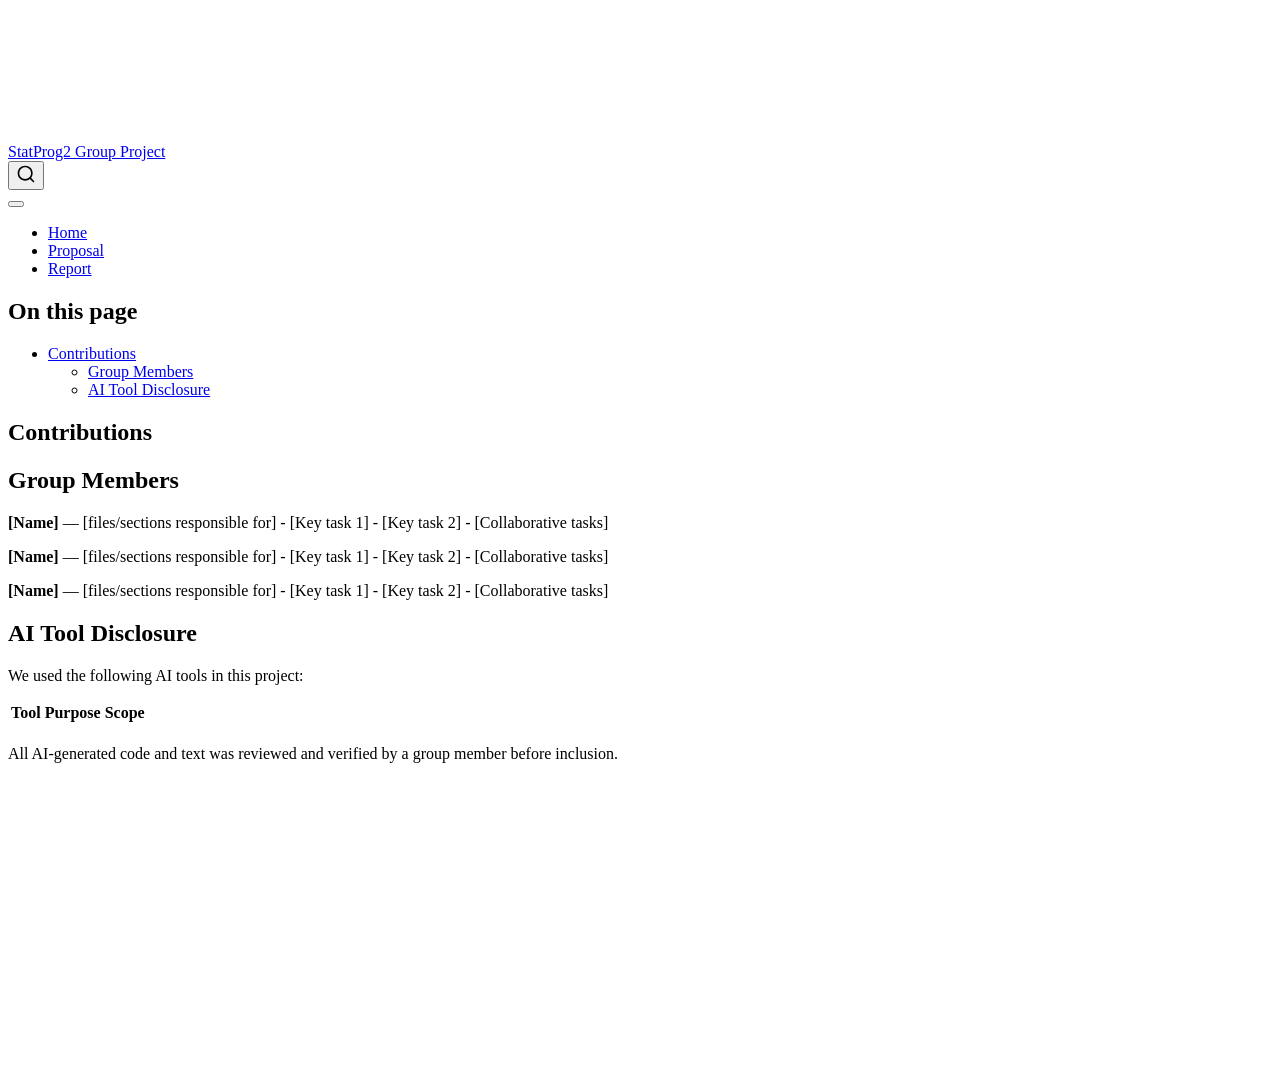
==== docs/CONTRIBUTING.html @ 5a14b942 "Added inital quarto test site and more packages" ====
<!DOCTYPE html>
<html xmlns="http://www.w3.org/1999/xhtml" lang="en" xml:lang="en"><head>

<meta charset="utf-8">
<meta name="generator" content="quarto-1.9.38">

<meta name="viewport" content="width=device-width, initial-scale=1.0, user-scalable=yes">


<title>contributing – StatProg2 Group Project</title>
<style>
/* Default styles provided by pandoc.
** See https://pandoc.org/MANUAL.html#variables-for-html for config info.
*/
code{white-space: pre-wrap;}
span.smallcaps{font-variant: small-caps;}
div.columns{display: flex; gap: min(4vw, 1.5em);}
div.column{flex: auto; overflow-x: auto;}
div.hanging-indent{margin-left: 1.5em; text-indent: -1.5em;}
ul.task-list{list-style: none;}
ul.task-list li input[type="checkbox"] {
  width: 0.8em;
  margin: 0 0.8em 0.2em -1em; /* quarto-specific, see https://github.com/quarto-dev/quarto-cli/issues/4556 */ 
  vertical-align: middle;
}
</style>


<script src="site_libs/quarto-nav/quarto-nav.js"></script>
<script src="site_libs/quarto-nav/headroom.min.js"></script>
<script src="site_libs/clipboard/clipboard.min.js"></script>
<script src="site_libs/quarto-search/autocomplete.umd.js"></script>
<script src="site_libs/quarto-search/fuse.min.js"></script>
<script src="site_libs/quarto-search/quarto-search.js"></script>
<meta name="quarto:offset" content="./">
<script src="site_libs/quarto-html/quarto.js" type="module"></script>
<script src="site_libs/quarto-html/tabsets/tabsets.js" type="module"></script>
<script src="site_libs/quarto-html/popper.min.js"></script>
<script src="site_libs/quarto-html/tippy.umd.min.js"></script>
<script src="site_libs/quarto-html/anchor.min.js"></script>
<link href="site_libs/quarto-html/tippy.css" rel="stylesheet">
<link href="site_libs/quarto-html/quarto-syntax-highlighting-15634bcf2e68342d4ad2dfa704d543f6.css" rel="stylesheet" id="quarto-text-highlighting-styles">
<script src="site_libs/bootstrap/bootstrap.min.js"></script>
<link href="site_libs/bootstrap/bootstrap-icons.css" rel="stylesheet">
<link href="site_libs/bootstrap/bootstrap-158031087360bce0ff56dc785ce39e06.min.css" rel="stylesheet" append-hash="true" id="quarto-bootstrap" data-mode="light">
<script id="quarto-search-options" type="application/json">{
  "location": "navbar",
  "copy-button": false,
  "collapse-after": 3,
  "panel-placement": "end",
  "type": "overlay",
  "limit": 50,
  "keyboard-shortcut": [
    "f",
    "/",
    "s"
  ],
  "show-item-context": false,
  "language": {
    "search-no-results-text": "No results",
    "search-matching-documents-text": "matching documents",
    "search-copy-link-title": "Copy link to search",
    "search-hide-matches-text": "Hide additional matches",
    "search-more-match-text": "more match in this document",
    "search-more-matches-text": "more matches in this document",
    "search-clear-button-title": "Clear",
    "search-text-placeholder": "",
    "search-detached-cancel-button-title": "Cancel",
    "search-submit-button-title": "Submit",
    "search-label": "Search"
  }
}</script>


</head>

<body class="nav-fixed quarto-light">

<div id="quarto-search-results"></div>
  <header id="quarto-header" class="headroom fixed-top">
    <nav class="navbar navbar-expand-lg " data-bs-theme="dark">
      <div class="navbar-container container-fluid">
      <div class="navbar-brand-container mx-auto">
    <a class="navbar-brand" href="./index.html">
    <span class="navbar-title">StatProg2 Group Project</span>
    </a>
  </div>
            <div id="quarto-search" class="" title="Search"></div>
          <button class="navbar-toggler" type="button" data-bs-toggle="collapse" data-bs-target="#navbarCollapse" aria-controls="navbarCollapse" role="menu" aria-expanded="false" aria-label="Toggle navigation" onclick="if (window.quartoToggleHeadroom) { window.quartoToggleHeadroom(); }">
  <span class="navbar-toggler-icon"></span>
</button>
          <div class="collapse navbar-collapse" id="navbarCollapse">
            <ul class="navbar-nav navbar-nav-scroll me-auto">
  <li class="nav-item">
    <a class="nav-link" href="./index.html"> 
<span class="menu-text">Home</span></a>
  </li>  
  <li class="nav-item">
    <a class="nav-link" href="./proposal.html"> 
<span class="menu-text">Proposal</span></a>
  </li>  
  <li class="nav-item">
    <a class="nav-link" href="./report.qmd"> 
<span class="menu-text">Report</span></a>
  </li>  
</ul>
          </div> <!-- /navcollapse -->
            <div class="quarto-navbar-tools">
</div>
      </div> <!-- /container-fluid -->
    </nav>
</header>
<!-- content -->
<div id="quarto-content" class="quarto-container page-columns page-rows-contents page-layout-article page-navbar">
<!-- sidebar -->
<!-- margin-sidebar -->
    <div id="quarto-margin-sidebar" class="sidebar margin-sidebar">
        <nav id="TOC" role="doc-toc" class="toc-active">
    <h2 id="toc-title">On this page</h2>
   
  <ul>
  <li><a href="#contributions" id="toc-contributions" class="nav-link active" data-scroll-target="#contributions">Contributions</a>
  <ul class="collapse">
  <li><a href="#group-members" id="toc-group-members" class="nav-link" data-scroll-target="#group-members">Group Members</a></li>
  <li><a href="#ai-tool-disclosure" id="toc-ai-tool-disclosure" class="nav-link" data-scroll-target="#ai-tool-disclosure">AI Tool Disclosure</a></li>
  </ul></li>
  </ul>
</nav>
    </div>
<!-- main -->
<main class="content" id="quarto-document-content"><header id="title-block-header" class="quarto-title-block"></header>




<section id="contributions" class="level1">
<h1>Contributions</h1>
<section id="group-members" class="level2">
<h2 class="anchored" data-anchor-id="group-members">Group Members</h2>
<!-- Fill in after the project is complete. -->
<p><strong>[Name]</strong> — [files/sections responsible for] - [Key task 1] - [Key task 2] - [Collaborative tasks]</p>
<p><strong>[Name]</strong> — [files/sections responsible for] - [Key task 1] - [Key task 2] - [Collaborative tasks]</p>
<p><strong>[Name]</strong> — [files/sections responsible for] - [Key task 1] - [Key task 2] - [Collaborative tasks]</p>
</section>
<section id="ai-tool-disclosure" class="level2">
<h2 class="anchored" data-anchor-id="ai-tool-disclosure">AI Tool Disclosure</h2>
<!-- Complete per the department guidelines:
     https://docs.google.com/document/d/1mQ5YAWKDt9Ax4LvK-wuUzO5XfCI0e-ZGdk49ghb08Ds -->
<p>We used the following AI tools in this project:</p>
<table class="caption-top table">
<thead>
<tr class="header">
<th>Tool</th>
<th>Purpose</th>
<th>Scope</th>
</tr>
</thead>
<tbody>
<tr class="odd">
<td></td>
<td></td>
<td></td>
</tr>
</tbody>
</table>
<p>All AI-generated code and text was reviewed and verified by a group member before inclusion.</p>


</section>
</section>

</main> <!-- /main -->
<script id="quarto-html-after-body" type="application/javascript">
  window.document.addEventListener("DOMContentLoaded", function (event) {
    const icon = "";
    const anchorJS = new window.AnchorJS();
    anchorJS.options = {
      placement: 'right',
      icon: icon
    };
    anchorJS.add('.anchored');
    const isCodeAnnotation = (el) => {
      for (const clz of el.classList) {
        if (clz.startsWith('code-annotation-')) {                     
          return true;
        }
      }
      return false;
    }
    const onCopySuccess = function(e) {
      // button target
      const button = e.trigger;
      // don't keep focus
      button.blur();
      // flash "checked"
      button.classList.add('code-copy-button-checked');
      var currentTitle = button.getAttribute("title");
      button.setAttribute("title", "Copied!");
      let tooltip;
      if (window.bootstrap) {
        button.setAttribute("data-bs-toggle", "tooltip");
        button.setAttribute("data-bs-placement", "left");
        button.setAttribute("data-bs-title", "Copied!");
        tooltip = new bootstrap.Tooltip(button, 
          { trigger: "manual", 
            customClass: "code-copy-button-tooltip",
            offset: [0, -8]});
        tooltip.show();    
      }
      setTimeout(function() {
        if (tooltip) {
          tooltip.hide();
          button.removeAttribute("data-bs-title");
          button.removeAttribute("data-bs-toggle");
          button.removeAttribute("data-bs-placement");
        }
        button.setAttribute("title", currentTitle);
        button.classList.remove('code-copy-button-checked');
      }, 1000);
      // clear code selection
      e.clearSelection();
    }
    const getTextToCopy = function(trigger) {
      const outerScaffold = trigger.parentElement.cloneNode(true);
      const codeEl = outerScaffold.querySelector('code');
      for (const childEl of codeEl.children) {
        if (isCodeAnnotation(childEl)) {
          childEl.remove();
        }
      }
      return codeEl.innerText;
    }
    const clipboard = new window.ClipboardJS('.code-copy-button:not([data-in-quarto-modal])', {
      text: getTextToCopy
    });
    clipboard.on('success', onCopySuccess);
    if (window.document.getElementById('quarto-embedded-source-code-modal')) {
      const clipboardModal = new window.ClipboardJS('.code-copy-button[data-in-quarto-modal]', {
        text: getTextToCopy,
        container: window.document.getElementById('quarto-embedded-source-code-modal')
      });
      clipboardModal.on('success', onCopySuccess);
    }
      var localhostRegex = new RegExp(/^(?:http|https):\/\/localhost\:?[0-9]*\//);
      var mailtoRegex = new RegExp(/^mailto:/);
        var filterRegex = new RegExp('/' + window.location.host + '/');
      var isInternal = (href) => {
          return filterRegex.test(href) || localhostRegex.test(href) || mailtoRegex.test(href);
      }
      // Inspect non-navigation links and adorn them if external
     var links = window.document.querySelectorAll('a[href]:not(.nav-link):not(.navbar-brand):not(.toc-action):not(.sidebar-link):not(.sidebar-item-toggle):not(.pagination-link):not(.no-external):not([aria-hidden]):not(.dropdown-item):not(.quarto-navigation-tool):not(.about-link)');
      for (var i=0; i<links.length; i++) {
        const link = links[i];
        if (!isInternal(link.href)) {
          // undo the damage that might have been done by quarto-nav.js in the case of
          // links that we want to consider external
          if (link.dataset.originalHref !== undefined) {
            link.href = link.dataset.originalHref;
          }
        }
      }
    function tippyHover(el, contentFn, onTriggerFn, onUntriggerFn) {
      const config = {
        allowHTML: true,
        maxWidth: 500,
        delay: 100,
        arrow: false,
        appendTo: function(el) {
            return el.parentElement;
        },
        interactive: true,
        interactiveBorder: 10,
        theme: 'quarto',
        placement: 'bottom-start',
      };
      if (contentFn) {
        config.content = contentFn;
      }
      if (onTriggerFn) {
        config.onTrigger = onTriggerFn;
      }
      if (onUntriggerFn) {
        config.onUntrigger = onUntriggerFn;
      }
      window.tippy(el, config); 
    }
    const noterefs = window.document.querySelectorAll('a[role="doc-noteref"]');
    for (var i=0; i<noterefs.length; i++) {
      const ref = noterefs[i];
      tippyHover(ref, function() {
        // use id or data attribute instead here
        let href = ref.getAttribute('data-footnote-href') || ref.getAttribute('href');
        try { href = new URL(href).hash; } catch {}
        const id = href.replace(/^#\/?/, "");
        const note = window.document.getElementById(id);
        if (note) {
          return note.innerHTML;
        } else {
          return "";
        }
      });
    }
    const xrefs = window.document.querySelectorAll('a.quarto-xref');
    const processXRef = (id, note) => {
      // Strip column container classes
      const stripColumnClz = (el) => {
        el.classList.remove("page-full", "page-columns");
        if (el.children) {
          for (const child of el.children) {
            stripColumnClz(child);
          }
        }
      }
      stripColumnClz(note)
      if (id === null || id.startsWith('sec-')) {
        // Special case sections, only their first couple elements
        const container = document.createElement("div");
        if (note.children && note.children.length > 2) {
          container.appendChild(note.children[0].cloneNode(true));
          for (let i = 1; i < note.children.length; i++) {
            const child = note.children[i];
            if (child.tagName === "P" && child.innerText === "") {
              continue;
            } else {
              container.appendChild(child.cloneNode(true));
              break;
            }
          }
          if (window.Quarto?.typesetMath) {
            window.Quarto.typesetMath(container);
          }
          return container.innerHTML
        } else {
          if (window.Quarto?.typesetMath) {
            window.Quarto.typesetMath(note);
          }
          return note.innerHTML;
        }
      } else {
        // Remove any anchor links if they are present
        const anchorLink = note.querySelector('a.anchorjs-link');
        if (anchorLink) {
          anchorLink.remove();
        }
        if (window.Quarto?.typesetMath) {
          window.Quarto.typesetMath(note);
        }
        if (note.classList.contains("callout")) {
          return note.outerHTML;
        } else {
          return note.innerHTML;
        }
      }
    }
    for (var i=0; i<xrefs.length; i++) {
      const xref = xrefs[i];
      tippyHover(xref, undefined, function(instance) {
        instance.disable();
        let url = xref.getAttribute('href');
        let hash = undefined; 
        if (url.startsWith('#')) {
          hash = url;
        } else {
          try { hash = new URL(url).hash; } catch {}
        }
        if (hash) {
          const id = hash.replace(/^#\/?/, "");
          const note = window.document.getElementById(id);
          if (note !== null) {
            try {
              const html = processXRef(id, note.cloneNode(true));
              instance.setContent(html);
            } finally {
              instance.enable();
              instance.show();
            }
          } else {
            // See if we can fetch this
            fetch(url.split('#')[0])
            .then(res => res.text())
            .then(html => {
              const parser = new DOMParser();
              const htmlDoc = parser.parseFromString(html, "text/html");
              const note = htmlDoc.getElementById(id);
              if (note !== null) {
                const html = processXRef(id, note);
                instance.setContent(html);
              } 
            }).finally(() => {
              instance.enable();
              instance.show();
            });
          }
        } else {
          // See if we can fetch a full url (with no hash to target)
          // This is a special case and we should probably do some content thinning / targeting
          fetch(url)
          .then(res => res.text())
          .then(html => {
            const parser = new DOMParser();
            const htmlDoc = parser.parseFromString(html, "text/html");
            const note = htmlDoc.querySelector('main.content');
            if (note !== null) {
              // This should only happen for chapter cross references
              // (since there is no id in the URL)
              // remove the first header
              if (note.children.length > 0 && note.children[0].tagName === "HEADER") {
                note.children[0].remove();
              }
              const html = processXRef(null, note);
              instance.setContent(html);
            } 
          }).finally(() => {
            instance.enable();
            instance.show();
          });
        }
      }, function(instance) {
      });
    }
        let selectedAnnoteEl;
        const selectorForAnnotation = ( cell, annotation) => {
          let cellAttr = 'data-code-cell="' + cell + '"';
          let lineAttr = 'data-code-annotation="' +  annotation + '"';
          const selector = 'span[' + cellAttr + '][' + lineAttr + ']';
          return selector;
        }
        const selectCodeLines = (annoteEl) => {
          const doc = window.document;
          const targetCell = annoteEl.getAttribute("data-target-cell");
          const targetAnnotation = annoteEl.getAttribute("data-target-annotation");
          const annoteSpan = window.document.querySelector(selectorForAnnotation(targetCell, targetAnnotation));
          const lines = annoteSpan.getAttribute("data-code-lines").split(",");
          const lineIds = lines.map((line) => {
            return targetCell + "-" + line;
          })
          let top = null;
          let height = null;
          let parent = null;
          if (lineIds.length > 0) {
              //compute the position of the single el (top and bottom and make a div)
              const el = window.document.getElementById(lineIds[0]);
              top = el.offsetTop;
              height = el.offsetHeight;
              parent = el.parentElement.parentElement;
            if (lineIds.length > 1) {
              const lastEl = window.document.getElementById(lineIds[lineIds.length - 1]);
              const bottom = lastEl.offsetTop + lastEl.offsetHeight;
              height = bottom - top;
            }
            if (top !== null && height !== null && parent !== null) {
              // cook up a div (if necessary) and position it 
              let div = window.document.getElementById("code-annotation-line-highlight");
              if (div === null) {
                div = window.document.createElement("div");
                div.setAttribute("id", "code-annotation-line-highlight");
                div.style.position = 'absolute';
                parent.appendChild(div);
              }
              div.style.top = top - 2 + "px";
              div.style.height = height + 4 + "px";
              div.style.left = 0;
              let gutterDiv = window.document.getElementById("code-annotation-line-highlight-gutter");
              if (gutterDiv === null) {
                gutterDiv = window.document.createElement("div");
                gutterDiv.setAttribute("id", "code-annotation-line-highlight-gutter");
                gutterDiv.style.position = 'absolute';
                const codeCell = window.document.getElementById(targetCell);
                const gutter = codeCell.querySelector('.code-annotation-gutter');
                gutter.appendChild(gutterDiv);
              }
              gutterDiv.style.top = top - 2 + "px";
              gutterDiv.style.height = height + 4 + "px";
            }
            selectedAnnoteEl = annoteEl;
          }
        };
        const unselectCodeLines = () => {
          const elementsIds = ["code-annotation-line-highlight", "code-annotation-line-highlight-gutter"];
          elementsIds.forEach((elId) => {
            const div = window.document.getElementById(elId);
            if (div) {
              div.remove();
            }
          });
          selectedAnnoteEl = undefined;
        };
          // Handle positioning of the toggle
      window.addEventListener(
        "resize",
        throttle(() => {
          elRect = undefined;
          if (selectedAnnoteEl) {
            selectCodeLines(selectedAnnoteEl);
          }
        }, 10)
      );
      function throttle(fn, ms) {
      let throttle = false;
      let timer;
        return (...args) => {
          if(!throttle) { // first call gets through
              fn.apply(this, args);
              throttle = true;
          } else { // all the others get throttled
              if(timer) clearTimeout(timer); // cancel #2
              timer = setTimeout(() => {
                fn.apply(this, args);
                timer = throttle = false;
              }, ms);
          }
        };
      }
        // Attach click handler to the DT
        const annoteDls = window.document.querySelectorAll('dt[data-target-cell]');
        for (const annoteDlNode of annoteDls) {
          annoteDlNode.addEventListener('click', (event) => {
            const clickedEl = event.target;
            if (clickedEl !== selectedAnnoteEl) {
              unselectCodeLines();
              const activeEl = window.document.querySelector('dt[data-target-cell].code-annotation-active');
              if (activeEl) {
                activeEl.classList.remove('code-annotation-active');
              }
              selectCodeLines(clickedEl);
              clickedEl.classList.add('code-annotation-active');
            } else {
              // Unselect the line
              unselectCodeLines();
              clickedEl.classList.remove('code-annotation-active');
            }
          });
        }
    const findCites = (el) => {
      const parentEl = el.parentElement;
      if (parentEl) {
        const cites = parentEl.dataset.cites;
        if (cites) {
          return {
            el,
            cites: cites.split(' ')
          };
        } else {
          return findCites(el.parentElement)
        }
      } else {
        return undefined;
      }
    };
    var bibliorefs = window.document.querySelectorAll('a[role="doc-biblioref"]');
    for (var i=0; i<bibliorefs.length; i++) {
      const ref = bibliorefs[i];
      const citeInfo = findCites(ref);
      if (citeInfo) {
        tippyHover(citeInfo.el, function() {
          var popup = window.document.createElement('div');
          citeInfo.cites.forEach(function(cite) {
            var citeDiv = window.document.createElement('div');
            citeDiv.classList.add('hanging-indent');
            citeDiv.classList.add('csl-entry');
            var biblioDiv = window.document.getElementById('ref-' + cite);
            if (biblioDiv) {
              citeDiv.innerHTML = biblioDiv.innerHTML;
            }
            popup.appendChild(citeDiv);
          });
          return popup.innerHTML;
        });
      }
    }
  });
  </script>
</div> <!-- /content -->




</body></html>
---- docs/site_libs/quarto-html/tippy.css ----
.tippy-box[data-animation=fade][data-state=hidden]{opacity:0}[data-tippy-root]{max-width:calc(100vw - 10px)}.tippy-box{position:relative;background-color:#333;color:#fff;border-radius:4px;font-size:14px;line-height:1.4;white-space:normal;outline:0;transition-property:transform,visibility,opacity}.tippy-box[data-placement^=top]>.tippy-arrow{bottom:0}.tippy-box[data-placement^=top]>.tippy-arrow:before{bottom:-7px;left:0;border-width:8px 8px 0;border-top-color:initial;transform-origin:center top}.tippy-box[data-placement^=bottom]>.tippy-arrow{top:0}.tippy-box[data-placement^=bottom]>.tippy-arrow:before{top:-7px;left:0;border-width:0 8px 8px;border-bottom-color:initial;transform-origin:center bottom}.tippy-box[data-placement^=left]>.tippy-arrow{right:0}.tippy-box[data-placement^=left]>.tippy-arrow:before{border-width:8px 0 8px 8px;border-left-color:initial;right:-7px;transform-origin:center left}.tippy-box[data-placement^=right]>.tippy-arrow{left:0}.tippy-box[data-placement^=right]>.tippy-arrow:before{left:-7px;border-width:8px 8px 8px 0;border-right-color:initial;transform-origin:center right}.tippy-box[data-inertia][data-state=visible]{transition-timing-function:cubic-bezier(.54,1.5,.38,1.11)}.tippy-arrow{width:16px;height:16px;color:#333}.tippy-arrow:before{content:"";position:absolute;border-color:transparent;border-style:solid}.tippy-content{position:relative;padding:5px 9px;z-index:1}
---- docs/site_libs/quarto-html/quarto-syntax-highlighting-15634bcf2e68342d4ad2dfa704d543f6.css ----
/* quarto syntax highlight colors */
:root {
  --quarto-hl-ot-color: #003B4F;
  --quarto-hl-at-color: #657422;
  --quarto-hl-ss-color: #20794D;
  --quarto-hl-an-color: #5E5E5E;
  --quarto-hl-fu-color: #4758AB;
  --quarto-hl-st-color: #20794D;
  --quarto-hl-cf-color: #003B4F;
  --quarto-hl-op-color: #5E5E5E;
  --quarto-hl-er-color: #AD0000;
  --quarto-hl-bn-color: #AD0000;
  --quarto-hl-al-color: #AD0000;
  --quarto-hl-va-color: #111111;
  --quarto-hl-bu-color: inherit;
  --quarto-hl-ex-color: inherit;
  --quarto-hl-pp-color: #AD0000;
  --quarto-hl-in-color: #5E5E5E;
  --quarto-hl-vs-color: #20794D;
  --quarto-hl-wa-color: #5E5E5E;
  --quarto-hl-do-color: #5E5E5E;
  --quarto-hl-im-color: #00769E;
  --quarto-hl-ch-color: #20794D;
  --quarto-hl-dt-color: #AD0000;
  --quarto-hl-fl-color: #AD0000;
  --quarto-hl-co-color: #5E5E5E;
  --quarto-hl-cv-color: #5E5E5E;
  --quarto-hl-cn-color: #8f5902;
  --quarto-hl-sc-color: #5E5E5E;
  --quarto-hl-dv-color: #AD0000;
  --quarto-hl-kw-color: #003B4F;
}

/* other quarto variables */
:root {
  --quarto-font-monospace: SFMono-Regular, Menlo, Monaco, Consolas, "Liberation Mono", "Courier New", monospace;
}

/* syntax highlight based on Pandoc's rules */
pre > code.sourceCode > span {
  color: #003B4F;
}

code.sourceCode > span {
  color: #003B4F;
}

div.sourceCode,
div.sourceCode pre.sourceCode {
  color: #003B4F;
}

/* Normal */
code span {
  color: #003B4F;
}

/* Alert */
code span.al {
  color: #AD0000;
  font-style: inherit;
}

/* Annotation */
code span.an {
  color: #5E5E5E;
  font-style: inherit;
}

/* Attribute */
code span.at {
  color: #657422;
  font-style: inherit;
}

/* BaseN */
code span.bn {
  color: #AD0000;
  font-style: inherit;
}

/* BuiltIn */
code span.bu {
  font-style: inherit;
}

/* ControlFlow */
code span.cf {
  color: #003B4F;
  font-weight: bold;
  font-style: inherit;
}

/* Char */
code span.ch {
  color: #20794D;
  font-style: inherit;
}

/* Constant */
code span.cn {
  color: #8f5902;
  font-style: inherit;
}

/* Comment */
code span.co {
  color: #5E5E5E;
  font-style: inherit;
}

/* CommentVar */
code span.cv {
  color: #5E5E5E;
  font-style: italic;
}

/* Documentation */
code span.do {
  color: #5E5E5E;
  font-style: italic;
}

/* DataType */
code span.dt {
  color: #AD0000;
  font-style: inherit;
}

/* DecVal */
code span.dv {
  color: #AD0000;
  font-style: inherit;
}

/* Error */
code span.er {
  color: #AD0000;
  font-style: inherit;
}

/* Extension */
code span.ex {
  font-style: inherit;
}

/* Float */
code span.fl {
  color: #AD0000;
  font-style: inherit;
}

/* Function */
code span.fu {
  color: #4758AB;
  font-style: inherit;
}

/* Import */
code span.im {
  color: #00769E;
  font-style: inherit;
}

/* Information */
code span.in {
  color: #5E5E5E;
  font-style: inherit;
}

/* Keyword */
code span.kw {
  color: #003B4F;
  font-weight: bold;
  font-style: inherit;
}

/* Operator */
code span.op {
  color: #5E5E5E;
  font-style: inherit;
}

/* Other */
code span.ot {
  color: #003B4F;
  font-style: inherit;
}

/* Preprocessor */
code span.pp {
  color: #AD0000;
  font-style: inherit;
}

/* SpecialChar */
code span.sc {
  color: #5E5E5E;
  font-style: inherit;
}

/* SpecialString */
code span.ss {
  color: #20794D;
  font-style: inherit;
}

/* String */
code span.st {
  color: #20794D;
  font-style: inherit;
}

/* Variable */
code span.va {
  color: #111111;
  font-style: inherit;
}

/* VerbatimString */
code span.vs {
  color: #20794D;
  font-style: inherit;
}

/* Warning */
code span.wa {
  color: #5E5E5E;
  font-style: italic;
}

.prevent-inlining {
  content: "</";
}

/*# sourceMappingURL=f23921c56f73e400b49028c9186a1aa0.css.map */
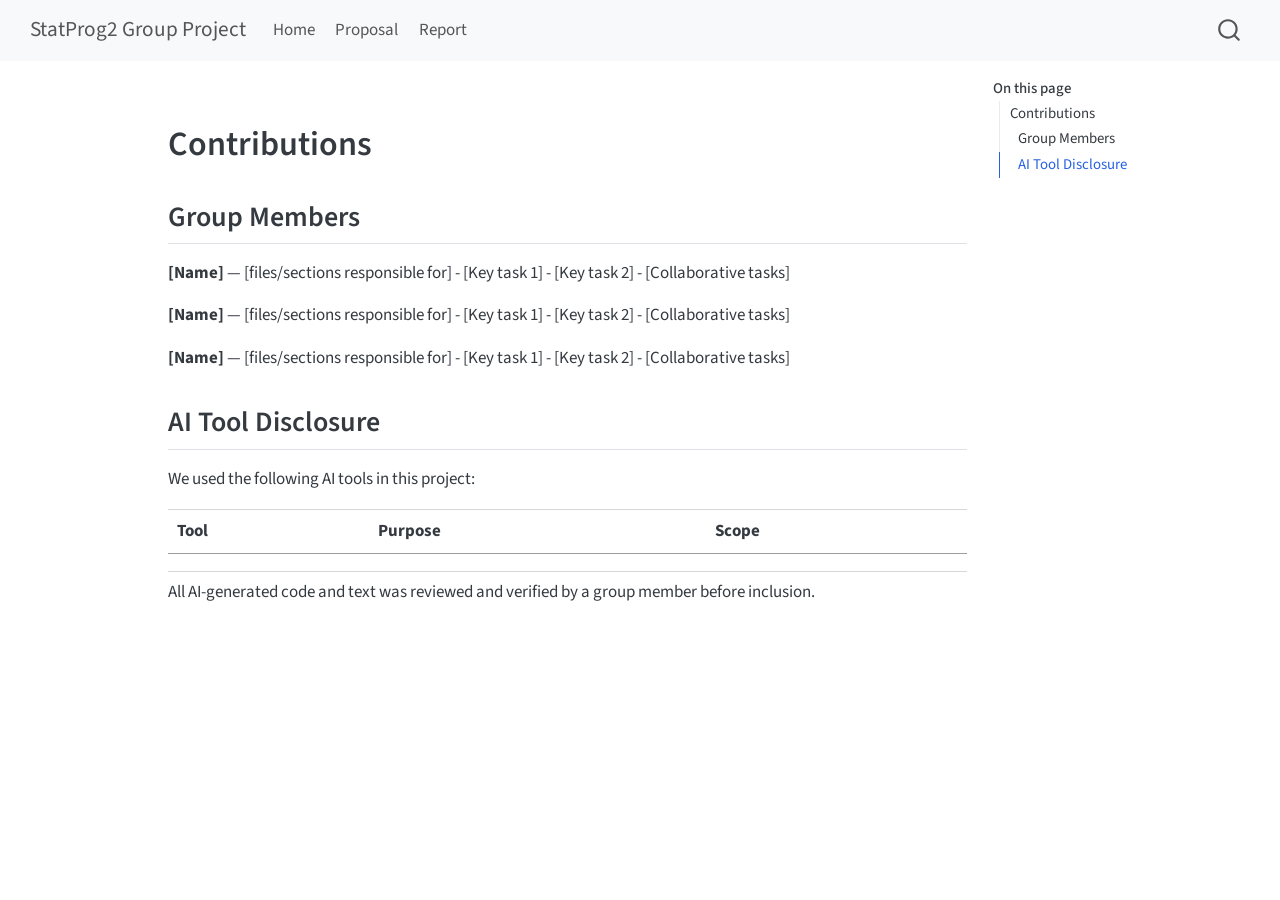
==== commit 0d2a412e: "Render updated project website" ====
--- a/docs/CONTRIBUTING.html
+++ b/docs/CONTRIBUTING.html
@@ -42,7 +42,7 @@
 <link href="site_libs/quarto-html/quarto-syntax-highlighting-15634bcf2e68342d4ad2dfa704d543f6.css" rel="stylesheet" id="quarto-text-highlighting-styles">
 <script src="site_libs/bootstrap/bootstrap.min.js"></script>
 <link href="site_libs/bootstrap/bootstrap-icons.css" rel="stylesheet">
-<link href="site_libs/bootstrap/bootstrap-158031087360bce0ff56dc785ce39e06.min.css" rel="stylesheet" append-hash="true" id="quarto-bootstrap" data-mode="light">
+<link href="site_libs/bootstrap/bootstrap-85ee6fa7f4150c29be0325b263c6ab25.min.css" rel="stylesheet" append-hash="true" id="quarto-bootstrap" data-mode="light">
 <script id="quarto-search-options" type="application/json">{
   "location": "navbar",
   "copy-button": false,
@@ -100,7 +100,7 @@
 <span class="menu-text">Proposal</span></a>
   </li>  
   <li class="nav-item">
-    <a class="nav-link" href="./report.qmd"> 
+    <a class="nav-link" href="./report.html"> 
 <span class="menu-text">Report</span></a>
   </li>  
 </ul>
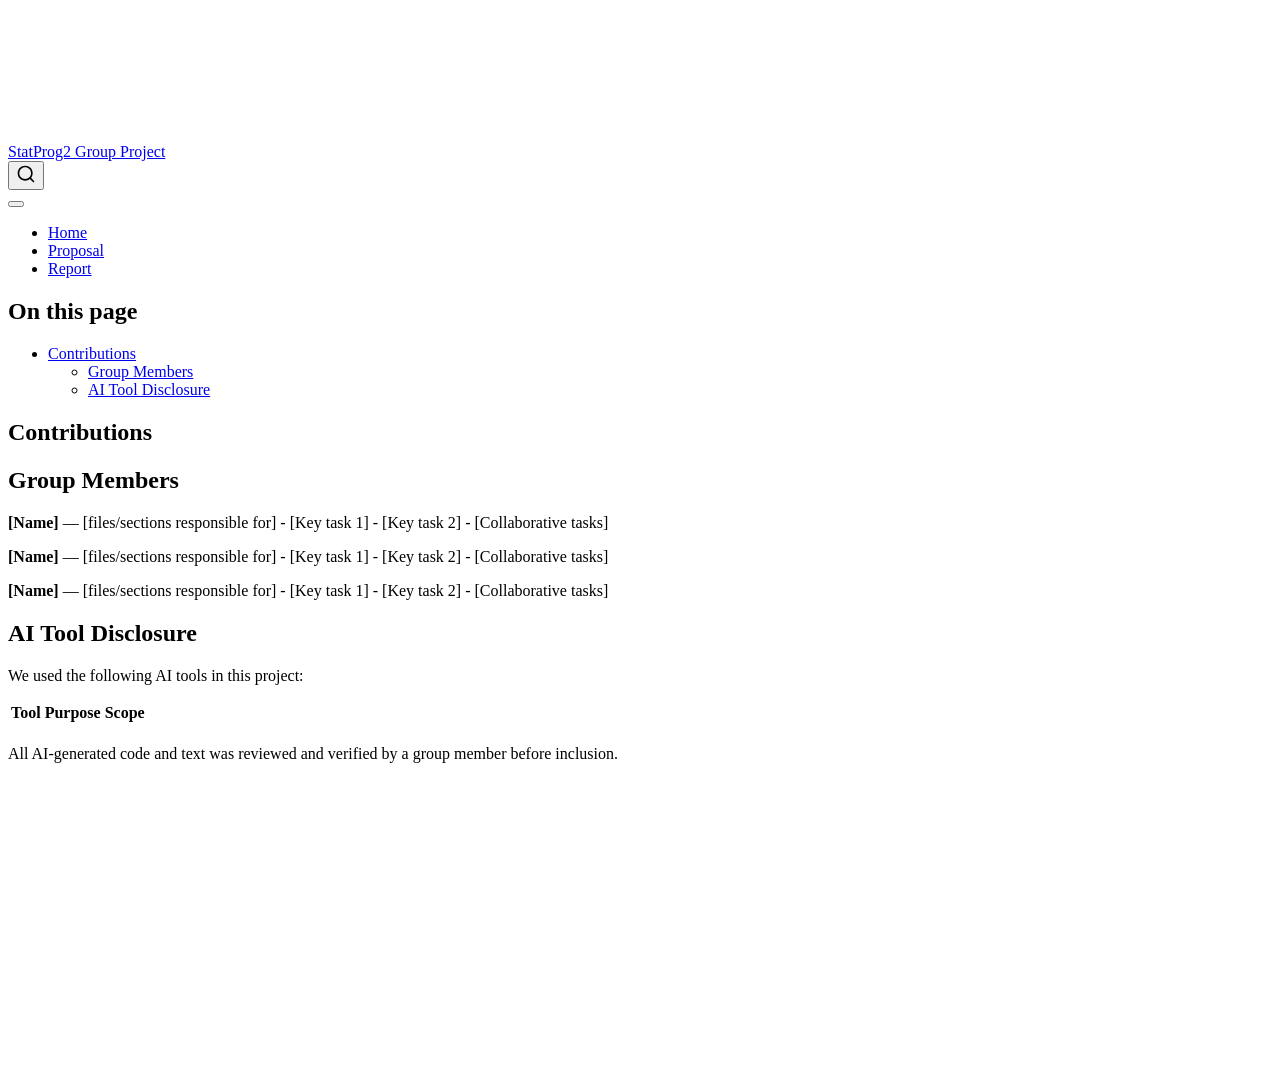
==== commit c6f2f12a: "Fix YAML Header in report.qmd and re-render quarto site" ====
--- a/docs/CONTRIBUTING.html
+++ b/docs/CONTRIBUTING.html
@@ -42,7 +42,7 @@
 <link href="site_libs/quarto-html/quarto-syntax-highlighting-15634bcf2e68342d4ad2dfa704d543f6.css" rel="stylesheet" id="quarto-text-highlighting-styles">
 <script src="site_libs/bootstrap/bootstrap.min.js"></script>
 <link href="site_libs/bootstrap/bootstrap-icons.css" rel="stylesheet">
-<link href="site_libs/bootstrap/bootstrap-85ee6fa7f4150c29be0325b263c6ab25.min.css" rel="stylesheet" append-hash="true" id="quarto-bootstrap" data-mode="light">
+<link href="site_libs/bootstrap/bootstrap-158031087360bce0ff56dc785ce39e06.min.css" rel="stylesheet" append-hash="true" id="quarto-bootstrap" data-mode="light">
 <script id="quarto-search-options" type="application/json">{
   "location": "navbar",
   "copy-button": false,
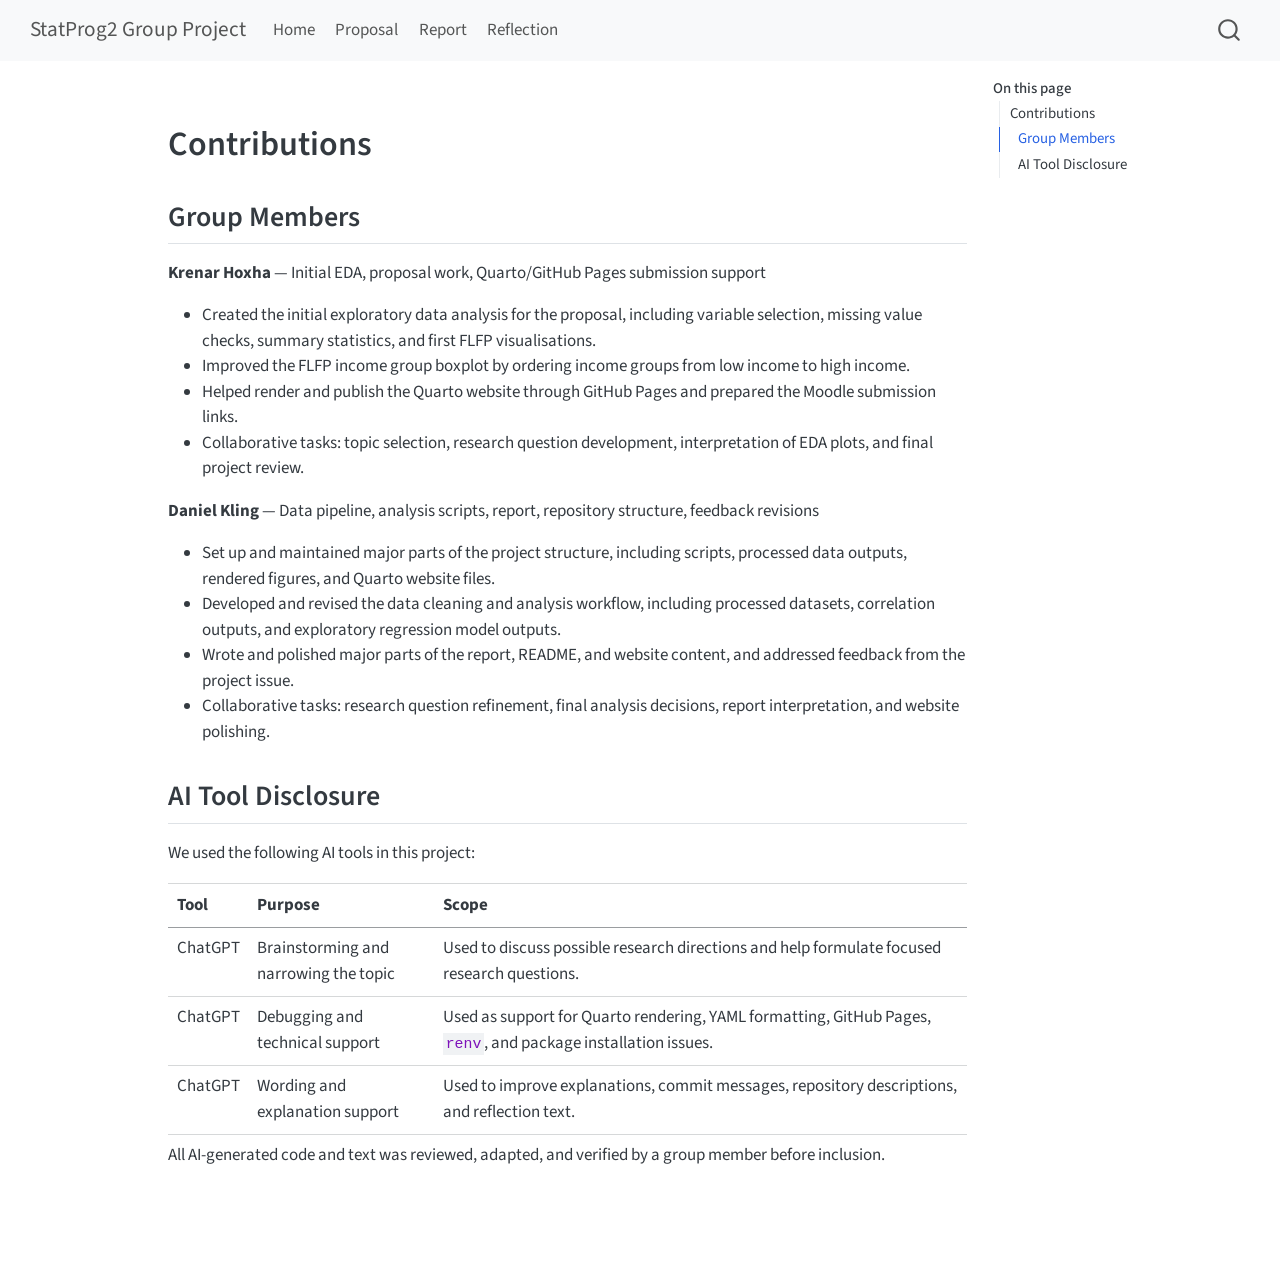
==== commit fdd2f4e3: "Re-render site with reflection navigation" ====
--- a/docs/CONTRIBUTING.html
+++ b/docs/CONTRIBUTING.html
@@ -42,7 +42,7 @@
 <link href="site_libs/quarto-html/quarto-syntax-highlighting-15634bcf2e68342d4ad2dfa704d543f6.css" rel="stylesheet" id="quarto-text-highlighting-styles">
 <script src="site_libs/bootstrap/bootstrap.min.js"></script>
 <link href="site_libs/bootstrap/bootstrap-icons.css" rel="stylesheet">
-<link href="site_libs/bootstrap/bootstrap-158031087360bce0ff56dc785ce39e06.min.css" rel="stylesheet" append-hash="true" id="quarto-bootstrap" data-mode="light">
+<link href="site_libs/bootstrap/bootstrap-85ee6fa7f4150c29be0325b263c6ab25.min.css" rel="stylesheet" append-hash="true" id="quarto-bootstrap" data-mode="light">
 <script id="quarto-search-options" type="application/json">{
   "location": "navbar",
   "copy-button": false,
@@ -103,6 +103,10 @@
     <a class="nav-link" href="./report.html"> 
 <span class="menu-text">Report</span></a>
   </li>  
+  <li class="nav-item">
+    <a class="nav-link" href="./group-reflection.html"> 
+<span class="menu-text">Reflection</span></a>
+  </li>  
 </ul>
           </div> <!-- /navcollapse -->
             <div class="quarto-navbar-tools">
@@ -138,9 +142,20 @@
 <section id="group-members" class="level2">
 <h2 class="anchored" data-anchor-id="group-members">Group Members</h2>
 <!-- Fill in after the project is complete. -->
-<p><strong>[Name]</strong> — [files/sections responsible for] - [Key task 1] - [Key task 2] - [Collaborative tasks]</p>
-<p><strong>[Name]</strong> — [files/sections responsible for] - [Key task 1] - [Key task 2] - [Collaborative tasks]</p>
-<p><strong>[Name]</strong> — [files/sections responsible for] - [Key task 1] - [Key task 2] - [Collaborative tasks]</p>
+<p><strong>Krenar Hoxha</strong> — Initial EDA, proposal work, Quarto/GitHub Pages submission support</p>
+<ul>
+<li>Created the initial exploratory data analysis for the proposal, including variable selection, missing value checks, summary statistics, and first FLFP visualisations.</li>
+<li>Improved the FLFP income group boxplot by ordering income groups from low income to high income.</li>
+<li>Helped render and publish the Quarto website through GitHub Pages and prepared the Moodle submission links.</li>
+<li>Collaborative tasks: topic selection, research question development, interpretation of EDA plots, and final project review.</li>
+</ul>
+<p><strong>Daniel Kling</strong> — Data pipeline, analysis scripts, report, repository structure, feedback revisions</p>
+<ul>
+<li>Set up and maintained major parts of the project structure, including scripts, processed data outputs, rendered figures, and Quarto website files.</li>
+<li>Developed and revised the data cleaning and analysis workflow, including processed datasets, correlation outputs, and exploratory regression model outputs.</li>
+<li>Wrote and polished major parts of the report, README, and website content, and addressed feedback from the project issue.</li>
+<li>Collaborative tasks: research question refinement, final analysis decisions, report interpretation, and website polishing.</li>
+</ul>
 </section>
 <section id="ai-tool-disclosure" class="level2">
 <h2 class="anchored" data-anchor-id="ai-tool-disclosure">AI Tool Disclosure</h2>
@@ -148,6 +163,11 @@
      https://docs.google.com/document/d/1mQ5YAWKDt9Ax4LvK-wuUzO5XfCI0e-ZGdk49ghb08Ds -->
 <p>We used the following AI tools in this project:</p>
 <table class="caption-top table">
+<colgroup>
+<col style="width: 4%">
+<col style="width: 24%">
+<col style="width: 71%">
+</colgroup>
 <thead>
 <tr class="header">
 <th>Tool</th>
@@ -157,13 +177,23 @@
 </thead>
 <tbody>
 <tr class="odd">
-<td></td>
-<td></td>
-<td></td>
+<td>ChatGPT</td>
+<td>Brainstorming and narrowing the topic</td>
+<td>Used to discuss possible research directions and help formulate focused research questions.</td>
+</tr>
+<tr class="even">
+<td>ChatGPT</td>
+<td>Debugging and technical support</td>
+<td>Used as support for Quarto rendering, YAML formatting, GitHub Pages, <code>renv</code>, and package installation issues.</td>
+</tr>
+<tr class="odd">
+<td>ChatGPT</td>
+<td>Wording and explanation support</td>
+<td>Used to improve explanations, commit messages, repository descriptions, and reflection text.</td>
 </tr>
 </tbody>
 </table>
-<p>All AI-generated code and text was reviewed and verified by a group member before inclusion.</p>
+<p>All AI-generated code and text was reviewed, adapted, and verified by a group member before inclusion.</p>
 
 
 </section>
